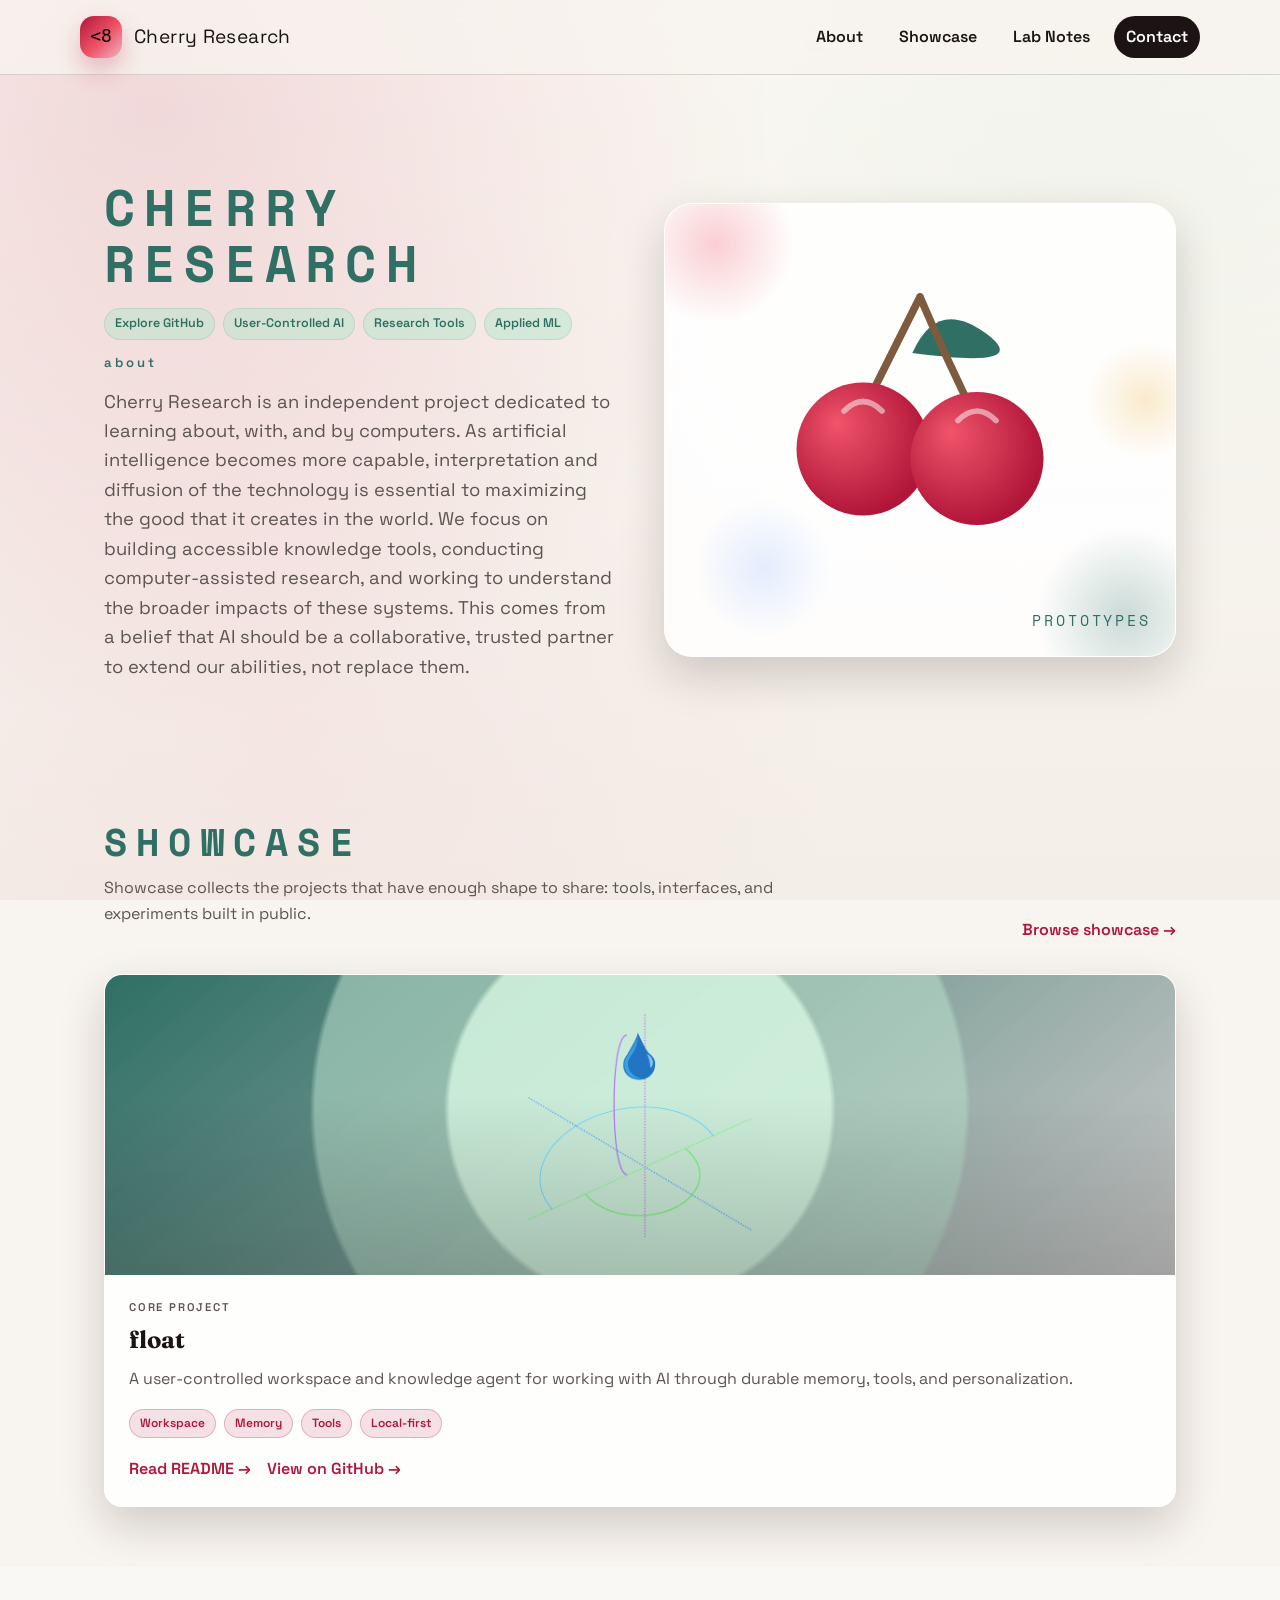
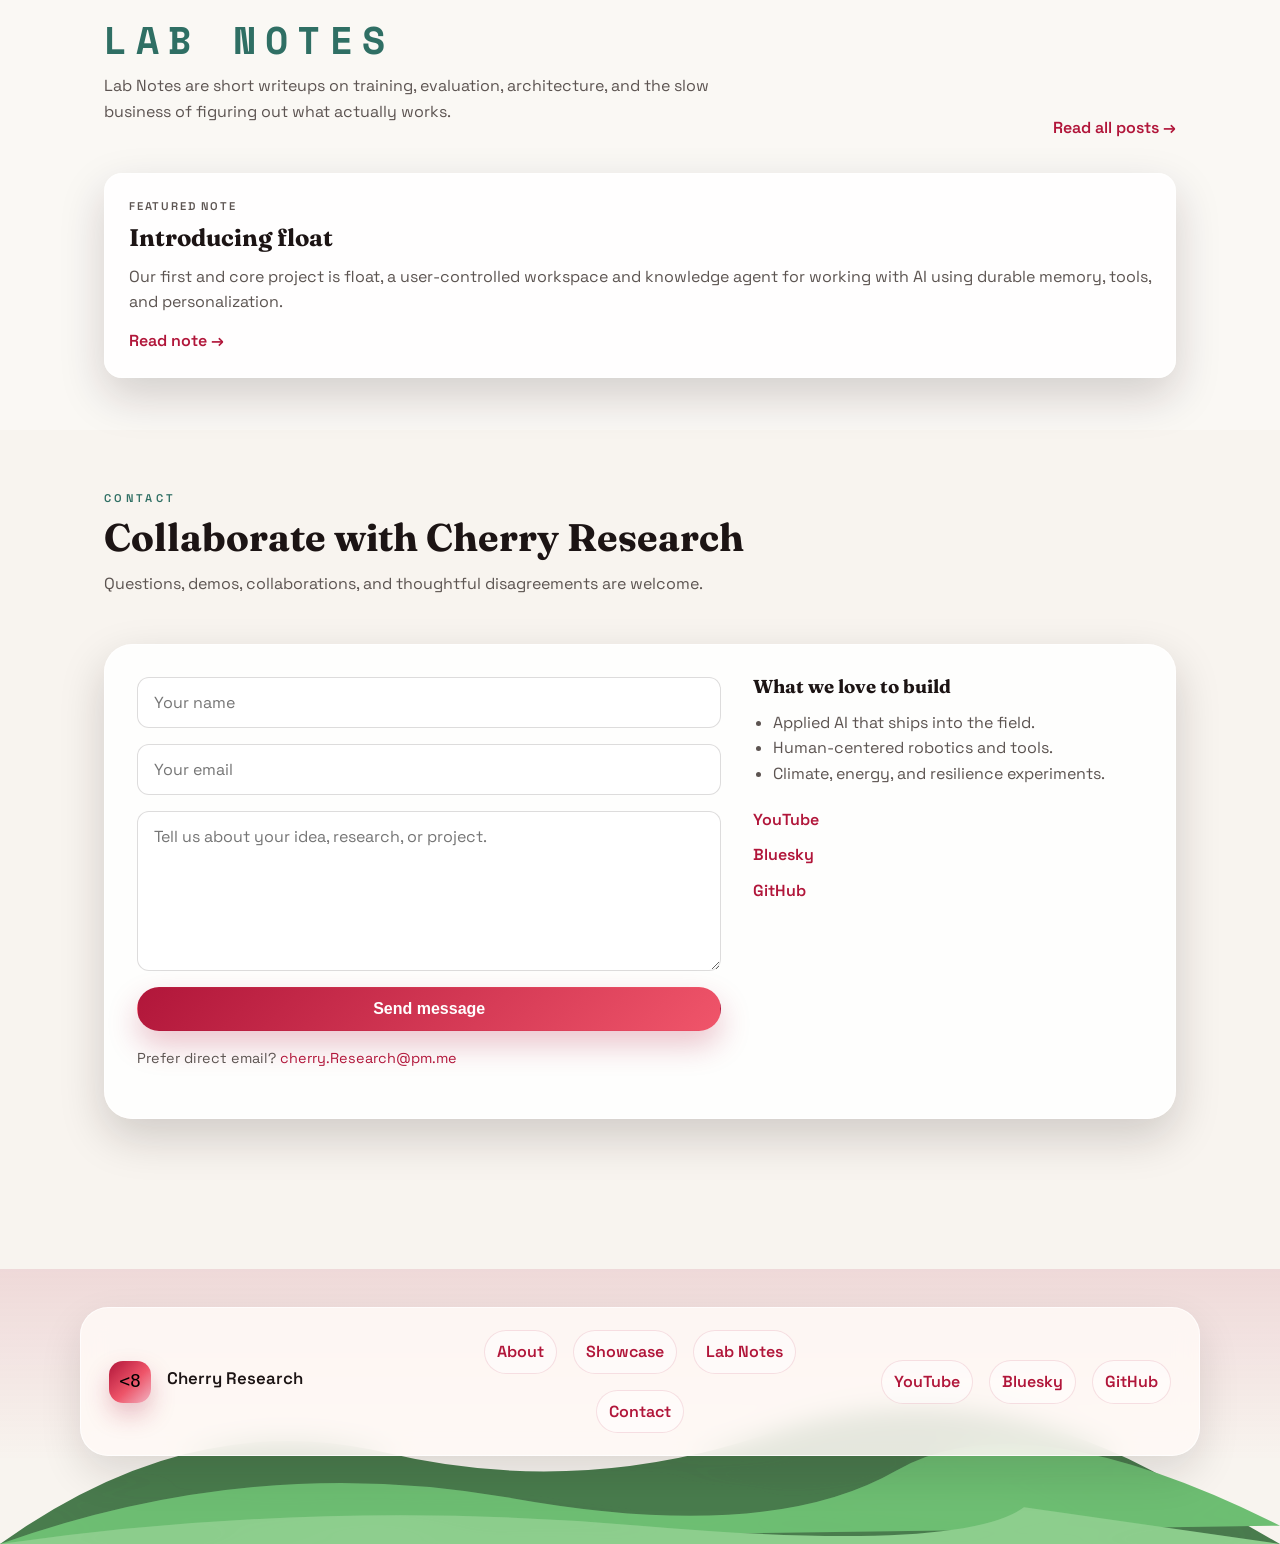
==== home.html @ 6a0a13cc "Publish Cherry Research site" ====
﻿<!DOCTYPE html>
<html lang="en">
<head>
  <meta charset="UTF-8">
  <meta name="viewport" content="width=device-width, initial-scale=1.0">
  <meta name="description" content="Cherry Research builds accessible knowledge tools, computer-assisted research workflows, and user-controlled AI systems.">
  <meta name="keywords" content="research, knowledge tools, artificial intelligence, applied ML, Cherry Research">
  <meta name="author" content="Cherry Research">
  <meta property="og:title" content="Cherry Research">
  <meta property="og:description" content="Accessible knowledge tools, computer-assisted research, and user-controlled AI systems.">
  <meta property="og:type" content="website">
  <meta name="theme-color" content="#b1163a">
  <title>Cherry Research</title>
  <link rel="icon" type="image/svg+xml" href="favicon.svg">
  <link rel="preconnect" href="https://fonts.googleapis.com">
  <link rel="preconnect" href="https://fonts.gstatic.com" crossorigin>
  <link href="https://fonts.googleapis.com/css2?family=Fraunces:opsz,wght@9..144,600;9..144,700&family=Space+Grotesk:wght@400;500;600;700&family=Space+Mono:wght@400;600&display=swap" rel="stylesheet">
  <link rel="stylesheet" href="styles.css">
</head>
<body class="page-home">
  <a class="skip-link" href="#main">Skip to content</a>

  <header class="site-header">
    <div class="container">
      <a class="brand" href="home.html" aria-label="Cherry Research home">
        <span class="brand-mark">
          <img src="favicon.svg" alt="" aria-hidden="true">
        </span>
        <span class="brand-text">
          <span class="brand-title">Cherry Research</span>
        </span>
      </a>
      <nav class="site-nav" aria-label="Primary">
        <a href="#about">About</a>
        <a href="showcase.html">Showcase</a>
        <a href="lab-notes.html">Lab Notes</a>
        <a href="#contact" class="nav-cta">Contact</a>
      </nav>
    </div>
  </header>

  <main id="main">
    <section class="hero" id="about">
      <div class="container hero-grid">
        <div class="hero-content">
          <h1 class="hero-title terminal-heading">CHERRY RESEARCH</h1>
          <div class="hero-pills" aria-label="Cherry Research focus areas">
            <a class="hero-badge hero-badge-link" href="https://github.com/CherryResearch" target="_blank" rel="noopener noreferrer">Explore GitHub</a>
            <span class="hero-badge">User-Controlled AI</span>
            <span class="hero-badge">Research Tools</span>
            <span class="hero-badge">Applied ML</span>
          </div>
          <p class="hero-subtitle">about</p>
          <p class="hero-lede">Cherry Research is an independent project dedicated to learning about, with, and by computers. As artificial intelligence becomes more capable, interpretation and diffusion of the technology is essential to maximizing the good that it creates in the world. We focus on building accessible knowledge tools, conducting computer-assisted research, and working to understand the broader impacts of these systems. This comes from a belief that AI should be a collaborative, trusted partner to extend our abilities, not replace them.</p>
        </div>
        <div class="hero-aside">
          <a class="hero-art hero-art-link" href="showcase.html" aria-label="Prototype Lab, explore the showcase">
            <div class="hero-orb orb-1"></div>
            <div class="hero-orb orb-2"></div>
            <div class="hero-orb orb-3"></div>
            <div class="hero-orb orb-4"></div>
            <svg class="cherry-svg" viewBox="0 0 200 200" xmlns="http://www.w3.org/2000/svg" aria-hidden="true">
              <defs>
                <radialGradient id="cherryGradient" cx="40%" cy="40%" r="60%" fx="30%" fy="30%">
                  <stop offset="0%" style="stop-color:#f0556a; stop-opacity:1" />
                  <stop offset="100%" style="stop-color:#b1163a; stop-opacity:1" />
                </radialGradient>
              </defs>
              <g id="cherry-group">
                <path id="leaf" d="M 100 30 Q 120 5, 140 30 T 100 30" fill="#2f6f64" transform="rotate(-15 100 30)" />
                <path id="stems" d="M 100 30 Q 85 60 70 90 M 100 30 Q 115 65 130 95" stroke="#7e5b3f" stroke-width="4" fill="none" stroke-linecap="round"/>
                <g id="left-cherry">
                  <circle cx="70" cy="110" r="35" fill="url(#cherryGradient)"/>
                  <path d="M 60 90 Q 70 80 80 90" stroke="rgba(255, 255, 255, 0.5)" stroke-width="3" fill="none" stroke-linecap="round"/>
                </g>
                <g id="right-cherry">
                  <circle cx="130" cy="115" r="35" fill="url(#cherryGradient)"/>
                  <path d="M 120 95 Q 130 85 140 95" stroke="rgba(255, 255, 255, 0.5)" stroke-width="3" fill="none" stroke-linecap="round"/>
                </g>
              </g>
            </svg>
            <div class="hero-caption">
              <span class="hero-caption-title">PROTOTYPES</span>
            </div>
          </a>
        </div>
      </div>
    </section>

    <section class="section reveal" id="showcase-preview">
      <div class="container">
        <div class="section-header">
          <div>
            <h2 class="section-title section-title-caps">SHOWCASE</h2>
            <p class="section-subtitle">Showcase collects the projects that have enough shape to share: tools, interfaces, and experiments built in public.</p>
          </div>
          <a class="text-link" href="showcase.html">Browse showcase &rarr;</a>
        </div>
        <div class="project-grid">
          <article class="card project-card" style="--card-accent: var(--accent-2);">
            <a class="card-media-link" href="project.html?id=float" aria-label="Read the float showcase entry">
              <div class="project-media project-media-contain">
                <img src="images/float-logo.png?v=transparent" alt="float logo" loading="lazy">
                <div class="media-fallback" aria-hidden="true">FL</div>
              </div>
            </a>
            <div class="project-content">
              <p class="card-kicker">Core project</p>
              <h3>float</h3>
              <p>A user-controlled workspace and knowledge agent for working with AI through durable memory, tools, and personalization.</p>
              <div class="tag-container">
                <span class="tag">Workspace</span>
                <span class="tag">Memory</span>
                <span class="tag">Tools</span>
                <span class="tag">Local-first</span>
              </div>
              <div class="card-actions">
                <a href="project.html?id=float" class="text-link">Read README &rarr;</a>
                <a href="https://github.com/CherryResearch/float" class="text-link" target="_blank" rel="noopener noreferrer">View on GitHub &rarr;</a>
              </div>
            </div>
          </article>
        </div>
      </div>
    </section>

    <section class="section section-alt reveal" id="blog">
      <div class="container">
        <div class="section-header">
          <div>
            <h2 class="section-title section-title-caps">LAB NOTES</h2>
            <p class="section-subtitle">Lab Notes are short writeups on training, evaluation, architecture, and the slow business of figuring out what actually works.</p>
          </div>
          <a class="text-link" href="lab-notes.html">Read all posts &rarr;</a>
        </div>
        <div class="blog-preview">
          <article class="card note-card">
            <div class="note-card-body">
              <p class="card-kicker">Featured note</p>
              <h3>Introducing float</h3>
              <div class="post-summary">
                <p>Our first and core project is float, a user-controlled workspace and knowledge agent for working with AI using durable memory, tools, and personalization.</p>
              </div>
              <a href="post.html?post=introducing-float" class="text-link">Read note &rarr;</a>
            </div>
          </article>
        </div>
      </div>
    </section>

    <section class="section reveal" id="contact">
      <div class="container">
        <div class="section-header">
          <div>
            <p class="section-kicker">Contact</p>
            <h2 class="section-title">Collaborate with Cherry Research</h2>
            <p class="section-subtitle">Questions, demos, collaborations, and thoughtful disagreements are welcome.</p>
          </div>
        </div>
        <div class="contact-card">
          <form class="contact-form" action="mailto:cherry.Research@pm.me" method="POST" enctype="text/plain">
            <label class="sr-only" for="name">Name</label>
            <input id="name" name="name" type="text" placeholder="Your name" required>
            <label class="sr-only" for="email">Email</label>
            <input id="email" name="_replyto" type="email" placeholder="Your email" required>
            <label class="sr-only" for="message">Message</label>
            <textarea id="message" name="message" placeholder="Tell us about your idea, research, or project." required></textarea>
            <button type="submit" class="btn btn-primary">Send message</button>
            <p class="form-note">Prefer direct email? <a href="mailto:cherry.Research@pm.me">cherry.Research@pm.me</a></p>
          </form>
          <div class="contact-aside">
            <h3>What we love to build</h3>
            <ul>
              <li>Applied AI that ships into the field.</li>
              <li>Human-centered robotics and tools.</li>
              <li>Climate, energy, and resilience experiments.</li>
            </ul>
            <div class="contact-links">
              <a href="https://www.youtube.com/@CherryResearch" target="_blank" rel="noopener noreferrer">YouTube</a>
              <a href="https://bsky.app/profile/cherryresearch.bsky.social" target="_blank" rel="noopener noreferrer">Bluesky</a>
              <a href="https://github.com/CherryResearch" target="_blank" rel="noopener noreferrer">GitHub</a>
            </div>
          </div>
        </div>
      </div>
    </section>
  </main>

  <footer class="site-footer">
    <div class="container footer-content">
      <div class="footer-brand">
        <span class="brand-mark">
          <img src="favicon.svg" alt="" aria-hidden="true">
        </span>
        <div>
          <p class="footer-title">Cherry Research</p>
        </div>
      </div>
      <div class="footer-links">
        <a href="#about">About</a>
        <a href="showcase.html">Showcase</a>
        <a href="lab-notes.html">Lab Notes</a>
        <a href="#contact">Contact</a>
      </div>
      <div class="footer-links footer-social">
        <a href="https://www.youtube.com/@CherryResearch" target="_blank" rel="noopener noreferrer">YouTube</a>
        <a href="https://bsky.app/profile/cherryresearch.bsky.social" target="_blank" rel="noopener noreferrer">Bluesky</a>
        <a href="https://github.com/CherryResearch" target="_blank" rel="noopener noreferrer">GitHub</a>
      </div>
    </div>
  </footer>

  <script>
    const yearEl = document.getElementById('year');
    if (yearEl) {
      yearEl.textContent = new Date().getFullYear();
    }

    const revealObserver = new IntersectionObserver((entries) => {
      entries.forEach(entry => {
        if (entry.isIntersecting) {
          entry.target.classList.add('is-visible');
        }
      });
    }, { threshold: 0.12 });

    document.querySelectorAll('.reveal').forEach(section => revealObserver.observe(section));

  </script>
</body>
</html>
---- styles.css ----
﻿:root {
  --bg: #f8f4ef;
  --bg-strong: #f1ebe3;
  --ink: #1c1414;
  --muted: #5c5451;
  --accent: #b1163a;
  --accent-bright: #f0556a;
  --accent-2: #2f6f64;
  --accent-3: #f3b6c5;
  --highlight-pink: rgba(243, 182, 197, 0.22);
  --highlight-green: rgba(203, 231, 215, 0.22);
  --surface: rgba(255, 255, 255, 0.86);
  --surface-solid: #ffffff;
  --line: rgba(28, 20, 20, 0.15);
  --shadow: 0 18px 45px rgba(30, 15, 15, 0.18);
  --radius-lg: 28px;
  --radius-md: 18px;
  --radius-sm: 10px;
  --container: 1120px;
  --font-body: 'Space Grotesk', sans-serif;
  --font-display: 'Fraunces', serif;
}

*,
*::before,
*::after {
  box-sizing: border-box;
}

html {
  scroll-behavior: smooth;
}

body {
  margin: 0;
  padding: 0;
  font-family: var(--font-body);
  color: var(--ink);
  background-color: var(--bg);
  line-height: 1.6;
  min-height: 100%;
  position: relative;
  display: flex;
  flex-direction: column;
}

body::before {
  content: '';
  position: fixed;
  inset: 0;
  background-image:
    radial-gradient(circle at 12% 12%, rgba(177, 22, 58, 0.16), transparent 45%),
    radial-gradient(circle at 86% 8%, var(--highlight-green), transparent 40%),
    radial-gradient(circle at 22% 80%, var(--highlight-pink), transparent 45%),
    linear-gradient(180deg, #fdf9f5 0%, #f3ede6 100%),
    repeating-linear-gradient(135deg, rgba(255, 255, 255, 0.5) 0 2px, transparent 2px 8px);
  opacity: 0.85;
  z-index: -1;
  pointer-events: none;
}

img {
  max-width: 100%;
  display: block;
}

a {
  color: var(--accent);
  text-decoration: none;
  transition: color 0.2s ease;
}

a:hover {
  color: var(--accent-bright);
}

p {
  margin: 0 0 1rem 0;
}

h1,
h2,
h3,
h4 {
  font-family: var(--font-display);
  margin: 0 0 1rem 0;
  line-height: 1.1;
}

main {
  display: block;
  flex: 1 0 auto;
}

.container {
  max-width: var(--container);
  margin: 0 auto;
  padding: 0 24px;
}

.skip-link {
  position: absolute;
  left: -999px;
  top: 16px;
  background: var(--accent);
  color: #ffffff;
  padding: 8px 14px;
  border-radius: 999px;
  z-index: 100;
  font-weight: 600;
}

.skip-link:focus {
  left: 16px;
}

.site-header {
  position: sticky;
  top: 0;
  z-index: 50;
  backdrop-filter: blur(16px);
  background: rgba(248, 244, 239, 0.78);
  border-bottom: 1px solid var(--line);
}

.site-header .container {
  display: flex;
  align-items: center;
  justify-content: space-between;
  padding: 16px 0;
  gap: 20px;
}

.brand {
  display: flex;
  align-items: center;
  gap: 12px;
  color: var(--ink);
  text-decoration: none;
}

.brand-mark {
  width: 42px;
  height: 42px;
  border-radius: 14px;
  background: linear-gradient(135deg, var(--accent), var(--accent-bright) 55%, var(--accent-3));
  display: flex;
  align-items: center;
  justify-content: center;
  box-shadow: 0 12px 24px rgba(177, 22, 58, 0.25);
}

.brand-mark img {
  width: 24px;
  height: 24px;
  filter: drop-shadow(0 6px 12px rgba(0, 0, 0, 0.2));
}

.brand-text {
  display: flex;
  flex-direction: column;
  line-height: 1;
}

.brand-title {
  font-size: 1.2rem;
  letter-spacing: 0.02em;
}

.brand-subtitle {
  font-size: 0.7rem;
  letter-spacing: 0.22em;
  text-transform: uppercase;
  color: var(--muted);
  margin-top: 4px;
}

.site-nav {
  display: flex;
  align-items: center;
  gap: 12px;
  flex-wrap: wrap;
}

.site-nav a {
  color: var(--ink);
  font-weight: 600;
  padding: 8px 12px;
  border-radius: 999px;
  transition: background 0.2s ease, color 0.2s ease, transform 0.2s ease;
}

.site-nav a:hover {
  background: rgba(177, 22, 58, 0.12);
  color: var(--accent);
  transform: translateY(-1px);
}

.site-nav a[aria-current='page'] {
  background: rgba(177, 22, 58, 0.16);
  color: var(--accent);
}

.site-nav .nav-cta {
  background: var(--ink);
  color: #ffffff;
}

.site-nav .nav-cta:hover {
  background: var(--accent);
  color: #ffffff;
}

.btn {
  display: inline-flex;
  align-items: center;
  justify-content: center;
  gap: 10px;
  padding: 12px 22px;
  border-radius: 999px;
  border: 1px solid transparent;
  font-weight: 600;
  font-size: 1rem;
  cursor: pointer;
  transition: transform 0.2s ease, box-shadow 0.2s ease, background 0.2s ease;
  text-decoration: none;
}

.btn-primary {
  background: linear-gradient(135deg, var(--accent), var(--accent-bright));
  color: #ffffff;
  box-shadow: 0 14px 30px rgba(177, 22, 58, 0.25);
}

.btn-primary:hover {
  transform: translateY(-2px);
  box-shadow: 0 18px 40px rgba(177, 22, 58, 0.3);
}

.btn-ghost {
  background: rgba(255, 255, 255, 0.7);
  color: var(--ink);
  border: 1px solid var(--line);
}

.btn-ghost:hover {
  transform: translateY(-2px);
  box-shadow: 0 12px 25px rgba(0, 0, 0, 0.12);
}

.text-link {
  font-weight: 600;
  color: var(--accent);
  display: inline-flex;
  align-items: center;
  gap: 6px;
}

.hero {
  padding: 96px 0 78px;
  position: relative;
  overflow: hidden;
}

.hero-grid {
  display: grid;
  grid-template-columns: repeat(2, minmax(0, 1fr));
  gap: 48px;
  align-items: center;
}

.hero-kicker {
  text-transform: uppercase;
  letter-spacing: 0.32em;
  font-size: 0.72rem;
  color: var(--accent-2);
  font-weight: 600;
}

.terminal-kicker {
  color: var(--accent-2);
  font-family: 'Space Mono', monospace;
  letter-spacing: 0.32em;
  text-transform: uppercase;
  font-weight: 600;
}

.terminal-heading {
  color: var(--accent-2);
  font-family: 'Space Mono', monospace;
  letter-spacing: 0.18em;
  text-transform: uppercase;
  font-weight: 600;
}

.hero-title {
  font-size: clamp(2.5rem, 5vw, 4.4rem);
  margin: 16px 0;
}

.hero-title.terminal-heading {
  font-size: clamp(2.2rem, 4vw, 3.4rem);
}

.hero-subtitle {
  margin: 0 0 14px;
  color: var(--accent-2);
  font-family: var(--font-mono);
  font-size: 0.82rem;
  font-weight: 600;
  letter-spacing: 0.22em;
}

.hero-lede {
  font-size: 1.15rem;
  color: var(--muted);
  max-width: 32rem;
}

.hero-pills {
  display: flex;
  flex-wrap: wrap;
  gap: 8px;
  margin: 0 0 12px;
}

.hero-badge {
  display: inline-flex;
  align-items: center;
  padding: 5px 10px;
  border-radius: 999px;
  background: rgba(177, 230, 200, 0.48);
  border: 1px solid rgba(47, 111, 100, 0.12);
  color: var(--accent-2);
  font-weight: 600;
  font-size: 0.78rem;
  white-space: nowrap;
}

.hero-badge-link {
  color: var(--accent-2);
  text-decoration: none;
}

.hero-badge-link:hover {
  color: #1e6759;
  background: rgba(196, 244, 215, 0.72);
}

.hero-aside {
  display: flex;
  flex-direction: column;
  gap: 22px;
}

.hero-art {
  position: relative;
  background: var(--surface);
  border-radius: var(--radius-lg);
  padding: 36px;
  border: 1px solid rgba(255, 255, 255, 0.75);
  box-shadow: var(--shadow);
  overflow: hidden;
  display: grid;
  place-items: center;
  min-height: 360px;
}

.hero-art-link {
  color: inherit;
  text-decoration: none;
  cursor: pointer;
}

.hero-art-link:focus {
  outline: 2px solid var(--accent);
  outline-offset: 4px;
}

.hero-orb {
  position: absolute;
  border-radius: 999px;
  filter: blur(0px);
  opacity: 0.35;
}

.orb-1 {
  width: 160px;
  height: 160px;
  top: -40px;
  left: -30px;
  background: radial-gradient(circle, rgba(240, 85, 106, 0.8), transparent 70%);
}

.orb-2 {
  width: 180px;
  height: 180px;
  bottom: -50px;
  right: -40px;
  background: radial-gradient(circle, rgba(47, 111, 100, 0.7), transparent 70%);
}

.orb-3 {
  width: 120px;
  height: 120px;
  top: 30%;
  right: -30px;
  background: radial-gradient(circle, rgba(241, 180, 73, 0.75), transparent 70%);
}

.orb-4 {
  width: 140px;
  height: 140px;
  bottom: 18px;
  left: 28px;
  background: radial-gradient(circle, rgba(88, 144, 255, 0.45), transparent 70%);
}

.hero-caption {
  position: absolute;
  bottom: 24px;
  right: 24px;
  display: flex;
  flex-direction: column;
  gap: 4px;
  text-align: right;
  text-transform: uppercase;
  letter-spacing: 0.18em;
}

.hero-caption-title {
  font-family: 'Space Mono', monospace;
  font-size: 0.95rem;
  color: var(--accent-2);
}

.hero-caption-sub {
  font-size: 0.85rem;
  color: var(--accent-2);
  letter-spacing: 0.12em;
}

.page-home .hero {
  padding: 88px 0 64px;
}

.page-home .section {
  padding: 60px 0;
}

.page-home .section.section-alt {
  padding: 52px 0;
}

.cherry-svg {
  width: min(380px, 90%);
  height: auto;
  animation: float 7s ease-in-out infinite;
}

.cherry-svg #right-cherry {
  transform-origin: 130px 115px;
  animation: cherry-bob 6s ease-in-out infinite;
}

.cherry-svg #leaf {
  transform-origin: 110px 30px;
  animation: leaf-sway 5s ease-in-out infinite;
}


.section {
  padding: 90px 0;
}

.section-alt {
  background: rgba(255, 255, 255, 0.35);
}

.section-header {
  display: flex;
  justify-content: space-between;
  align-items: flex-end;
  gap: 24px;
  margin-bottom: 32px;
}

.section-kicker {
  text-transform: uppercase;
  letter-spacing: 0.3em;
  font-size: 0.7rem;
  color: var(--accent-2);
  font-weight: 600;
  margin-bottom: 8px;
}

.section-title {
  font-size: clamp(1.8rem, 3vw, 2.8rem);
  margin-bottom: 12px;
}

.section-title-caps {
  letter-spacing: 0.24em;
  text-transform: uppercase;
  color: var(--accent-2);
  font-family: 'Space Mono', monospace;
}

.section-subtitle {
  color: var(--muted);
  max-width: 42rem;
}

.reveal {
  opacity: 0;
  transform: translateY(24px);
  transition: opacity 0.6s ease, transform 0.6s ease;
}

.reveal.is-visible {
  opacity: 1;
  transform: translateY(0);
}

.showcase-grid,
.project-grid,
.blog-preview,
#blog-posts-container {
  display: grid;
  gap: 24px;
}

.showcase-grid,
.project-grid {
  grid-template-columns: repeat(auto-fit, minmax(260px, 1fr));
}

.blog-preview,
#blog-posts-container {
  grid-template-columns: repeat(auto-fit, minmax(280px, 1fr));
}

.card {
  background: var(--surface);
  border-radius: var(--radius-md);
  box-shadow: var(--shadow);
  border: 1px solid rgba(255, 255, 255, 0.7);
  overflow: hidden;
  transition: transform 0.2s ease, box-shadow 0.2s ease;
}

.card:hover {
  transform: translateY(-4px);
  box-shadow: 0 20px 45px rgba(25, 15, 15, 0.2);
}

.project-card {
  display: flex;
  flex-direction: column;
}

.card-media-link {
  display: block;
  color: inherit;
  text-decoration: none;
}

.card-media-link:focus {
  outline: 2px solid var(--accent);
  outline-offset: 4px;
}

.project-media {
  position: relative;
  height: 180px;
  background:
    radial-gradient(circle at 50% 45%, rgba(214, 247, 226, 0.88) 0 34%, rgba(183, 220, 201, 0.58) 35% 58%, transparent 59%),
    linear-gradient(140deg, var(--card-accent, var(--accent)) 0%, rgba(0, 0, 0, 0.2) 100%);
  display: flex;
  align-items: center;
  justify-content: center;
  overflow: hidden;
}

.project-media::after {
  content: '';
  position: absolute;
  inset: 0;
  background: linear-gradient(180deg, rgba(0, 0, 0, 0) 40%, rgba(0, 0, 0, 0.2));
  pointer-events: none;
}

.project-media img {
  width: 100%;
  height: 100%;
  object-fit: cover;
}

.project-media.project-media-contain img {
  width: min(72%, 320px);
  height: min(84%, 280px);
  object-fit: contain;
  padding: 14px;
}

.project-card .project-media.project-media-contain {
  height: clamp(210px, 28vw, 300px);
}

.project-media.is-missing img {
  display: none;
}

.media-fallback {
  position: absolute;
  font-size: 2.2rem;
  font-weight: 600;
  color: rgba(255, 255, 255, 0.9);
  letter-spacing: 0.18em;
  text-shadow: 0 10px 20px rgba(0, 0, 0, 0.35);
  opacity: 0;
  transition: opacity 0.3s ease;
}

.project-media.is-missing .media-fallback {
  opacity: 1;
}

.project-content,
.note-card-body {
  padding: 24px;
}

.card-kicker {
  text-transform: uppercase;
  letter-spacing: 0.16em;
  font-size: 0.7rem;
  color: var(--muted);
  font-weight: 600;
  margin-bottom: 10px;
}

.project-content h3,
.note-card-body h3 {
  font-family: var(--font-display);
  font-size: 1.5rem;
  margin-bottom: 12px;
}

.project-content p,
.note-card-body p {
  color: var(--muted);
}

.card-actions {
  display: flex;
  flex-wrap: wrap;
  gap: 16px;
  margin-top: 18px;
}

.tag-container {
  display: flex;
  flex-wrap: wrap;
  gap: 8px;
  margin: 18px 0;
}

.tag {
  background: rgba(177, 22, 58, 0.12);
  color: var(--accent);
  border: 1px solid rgba(177, 22, 58, 0.25);
  padding: 4px 10px;
  border-radius: 999px;
  font-size: 0.75rem;
  font-weight: 600;
}

.note-card .post-summary p {
  margin-bottom: 0.8rem;
}

.contact-card {
  background: var(--surface);
  border-radius: var(--radius-lg);
  padding: 32px;
  display: grid;
  grid-template-columns: minmax(0, 1.2fr) minmax(0, 0.8fr);
  gap: 32px;
  border: 1px solid rgba(255, 255, 255, 0.7);
  box-shadow: var(--shadow);
}

.contact-form {
  display: flex;
  flex-direction: column;
  gap: 16px;
}

.contact-form input,
.contact-form textarea {
  width: 100%;
  padding: 14px 16px;
  border-radius: 12px;
  border: 1px solid var(--line);
  font-family: inherit;
  font-size: 1rem;
  background: rgba(255, 255, 255, 0.9);
}

.contact-form input:focus,
.contact-form textarea:focus {
  outline: none;
  border-color: var(--accent);
  box-shadow: 0 0 0 3px rgba(177, 22, 58, 0.15);
}

.contact-form textarea {
  min-height: 160px;
  resize: vertical;
}

.form-note {
  font-size: 0.9rem;
  color: var(--muted);
}

.contact-aside h3 {
  margin-bottom: 12px;
}

.contact-aside ul {
  padding-left: 1.2rem;
  margin: 0 0 20px 0;
  color: var(--muted);
}

.contact-links {
  display: flex;
  flex-direction: column;
  gap: 10px;
  font-weight: 600;
}

.page-hero {
  padding: 90px 0 40px;
}

.page-title {
  margin-bottom: 16px;
}

.page-lab-notes .page-hero {
  padding: 70px 0 30px;
}

.page-lab-notes .section {
  padding: 50px 0 70px;
}

.page-hero h1 {
  font-size: clamp(2.2rem, 4vw, 3.4rem);
  margin-bottom: 12px;
}

.page-hero p {
  color: var(--muted);
  max-width: 40rem;
}

.blog-container,
.project-detail-container {
  max-width: 960px;
  margin: 0 auto;
  padding: 0 24px 80px;
}

.blog-post {
  background: var(--surface);
  border-radius: var(--radius-md);
  padding: 32px;
  border: 1px solid rgba(255, 255, 255, 0.7);
  box-shadow: var(--shadow);
}

.blog-post h2,
.blog-post h3 {
  margin-top: 2rem;
}

.blog-post ul,
.blog-post ol {
  padding-left: 1.4rem;
}

.blog-post blockquote {
  margin: 1.5rem 0;
  padding: 0.75rem 1rem;
  border-left: 3px solid var(--accent-2);
  background: rgba(47, 111, 100, 0.08);
  color: var(--muted);
}

.blog-post code {
  font-family: 'Courier New', Courier, monospace;
  background: rgba(177, 22, 58, 0.08);
  padding: 2px 6px;
  border-radius: 6px;
}

.blog-post pre {
  background: rgba(28, 20, 20, 0.06);
  padding: 16px;
  border-radius: 12px;
  overflow-x: auto;
}

.blog-post pre code {
  background: transparent;
  padding: 0;
}

.blog-post img {
  border-radius: 16px;
  box-shadow: 0 18px 30px rgba(28, 20, 20, 0.12);
  margin: 1.5rem 0;
}

.blog-post hr {
  border: none;
  border-top: 1px solid rgba(28, 20, 20, 0.15);
  margin: 2rem 0;
}

.post-meta,
.project-meta {
  display: flex;
  flex-wrap: wrap;
  gap: 12px;
  color: var(--muted);
  font-size: 0.9rem;
  margin-top: 12px;
}

.post-meta span + span::before,
.project-meta span + span::before {
  content: '\2022';
  margin-right: 12px;
  color: var(--muted);
}

.project-hero {
  display: grid;
  grid-template-columns: minmax(0, 1fr) minmax(0, 1fr);
  gap: 28px;
  margin-bottom: 32px;
}

.project-summary {
  display: flex;
  flex-direction: column;
  gap: 12px;
  color: var(--muted);
}

.project-body {
  color: var(--ink);
}

.project-body p {
  margin-bottom: 1rem;
}

.read-more {
  font-weight: 600;
  margin-top: 12px;
  display: inline-flex;
  align-items: center;
  gap: 6px;
}

.loading-message,
.error-message {
  padding: 16px 18px;
  background: rgba(255, 255, 255, 0.7);
  border-radius: var(--radius-sm);
  border: 1px dashed var(--line);
  color: var(--muted);
}

.error-message {
  border-color: rgba(177, 22, 58, 0.45);
  color: var(--accent);
}

.pagination {
  display: flex;
  justify-content: center;
  gap: 10px;
  margin-top: 40px;
}

.page-link {
  color: var(--accent);
  text-decoration: none;
  padding: 8px 12px;
  border-radius: 999px;
  transition: background-color 0.2s ease;
}

.page-link:hover {
  background-color: rgba(177, 22, 58, 0.12);
}

.page-link.active {
  background-color: var(--accent);
  color: #ffffff;
}

.site-footer {
  margin-top: 90px;
  padding: 38px 0 88px;
  color: var(--ink);
  background:
    linear-gradient(180deg, rgba(177, 22, 58, 0.12) 0%, rgba(248, 244, 239, 0) 70%),
    url('footer-layered-grass.svg');
  background-size: auto, cover;
  background-position: top center, bottom center;
  background-repeat: no-repeat;
}

.footer-content {
  display: grid;
  grid-template-columns: minmax(180px, 1fr) minmax(220px, 1fr) minmax(220px, 1fr);
  gap: 24px;
  align-items: center;
  padding: 22px 28px;
  border: 1px solid rgba(255, 255, 255, 0.72);
  border-radius: var(--radius-lg);
  background: rgba(255, 250, 246, 0.86);
  box-shadow: 0 18px 42px rgba(28, 20, 20, 0.12);
  backdrop-filter: blur(12px);
}

.footer-brand {
  display: flex;
  align-items: center;
  gap: 16px;
}

.footer-title {
  font-weight: 600;
  margin: 0 0 6px 0;
  font-size: 1.05rem;
}

.footer-subtitle {
  margin: 0;
  color: var(--muted);
}

.footer-links {
  display: flex;
  flex-wrap: wrap;
  gap: 16px;
  width: 100%;
  justify-content: center;
  text-align: center;
}

.footer-links a {
  color: var(--accent);
  font-weight: 600;
  padding: 8px 12px;
  border-radius: 999px;
  background: rgba(255, 255, 255, 0.45);
  border: 1px solid rgba(177, 22, 58, 0.12);
}

.footer-meta {
  margin: 0;
  color: var(--muted);
}

.footer-social {
  justify-content: flex-end;
}

.sr-only {
  position: absolute;
  width: 1px;
  height: 1px;
  padding: 0;
  margin: -1px;
  overflow: hidden;
  clip: rect(0, 0, 0, 0);
  border: 0;
}

@keyframes bounce {
  0%, 100% {
    transform: translateY(0);
  }
  50% {
    transform: translateY(-6px);
  }
}

@keyframes float {
  0%, 100% {
    transform: translateY(0);
  }
  50% {
    transform: translateY(-8px);
  }
}

@keyframes cherry-bob {
  0%, 100% {
    transform: translateY(0) rotate(0deg);
  }
  50% {
    transform: translateY(-4px) rotate(3deg);
  }
}

@keyframes leaf-sway {
  0%, 100% {
    transform: rotate(-15deg);
  }
  50% {
    transform: rotate(-8deg);
  }
}

@media (max-width: 1024px) {
  .hero-grid {
    grid-template-columns: 1fr;
  }

  .hero-aside {
    order: -1;
  }

  .section-header {
    flex-direction: column;
    align-items: flex-start;
  }

  .project-hero {
    grid-template-columns: 1fr;
  }

  .footer-content {
    grid-template-columns: 1fr;
    text-align: center;
  }

  .footer-brand {
    justify-content: center;
  }

  .footer-social {
    justify-content: center;
  }
}

@media (max-width: 768px) {
  .site-header .container {
    flex-direction: column;
    align-items: flex-start;
  }

  .hero {
    padding: 90px 0 80px;
  }

  .contact-card {
    grid-template-columns: 1fr;
  }

  .blog-container,
  .project-detail-container {
    padding: 0 20px 70px;
  }
}

@media (max-width: 600px) {
  .site-nav {
    width: 100%;
    justify-content: flex-start;
  }

  .hero-title {
    font-size: clamp(2.2rem, 8vw, 3.2rem);
  }

  .hero-art {
    padding: 24px;
  }

  .section {
    padding: 70px 0;
  }

  .blog-post {
    padding: 24px;
  }

  .site-footer {
    padding: 32px 0 72px;
  }

  .footer-content {
    padding: 20px;
  }

  .footer-links {
    gap: 10px;
  }
}

@media (prefers-reduced-motion: reduce) {
  html {
    scroll-behavior: auto;
  }

  *,
  *::before,
  *::after {
    animation: none !important;
    transition: none !important;
  }
}
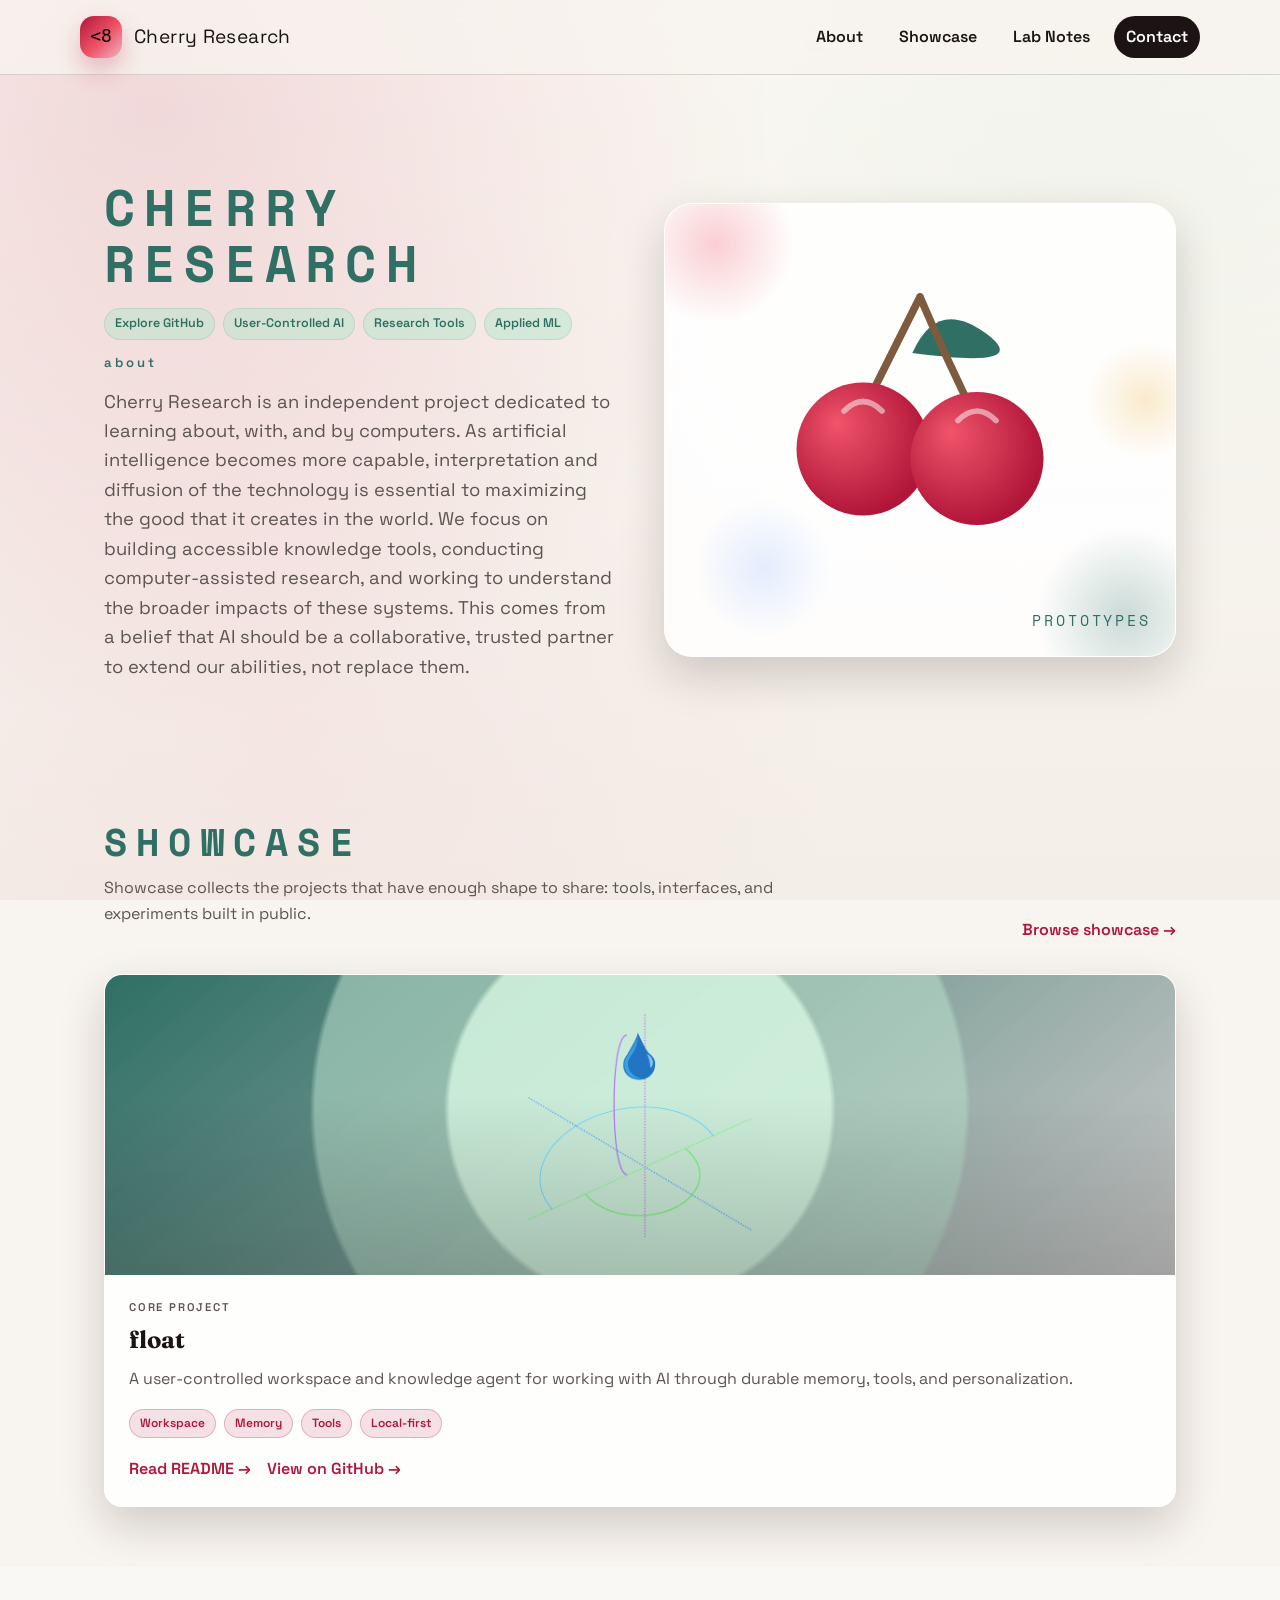
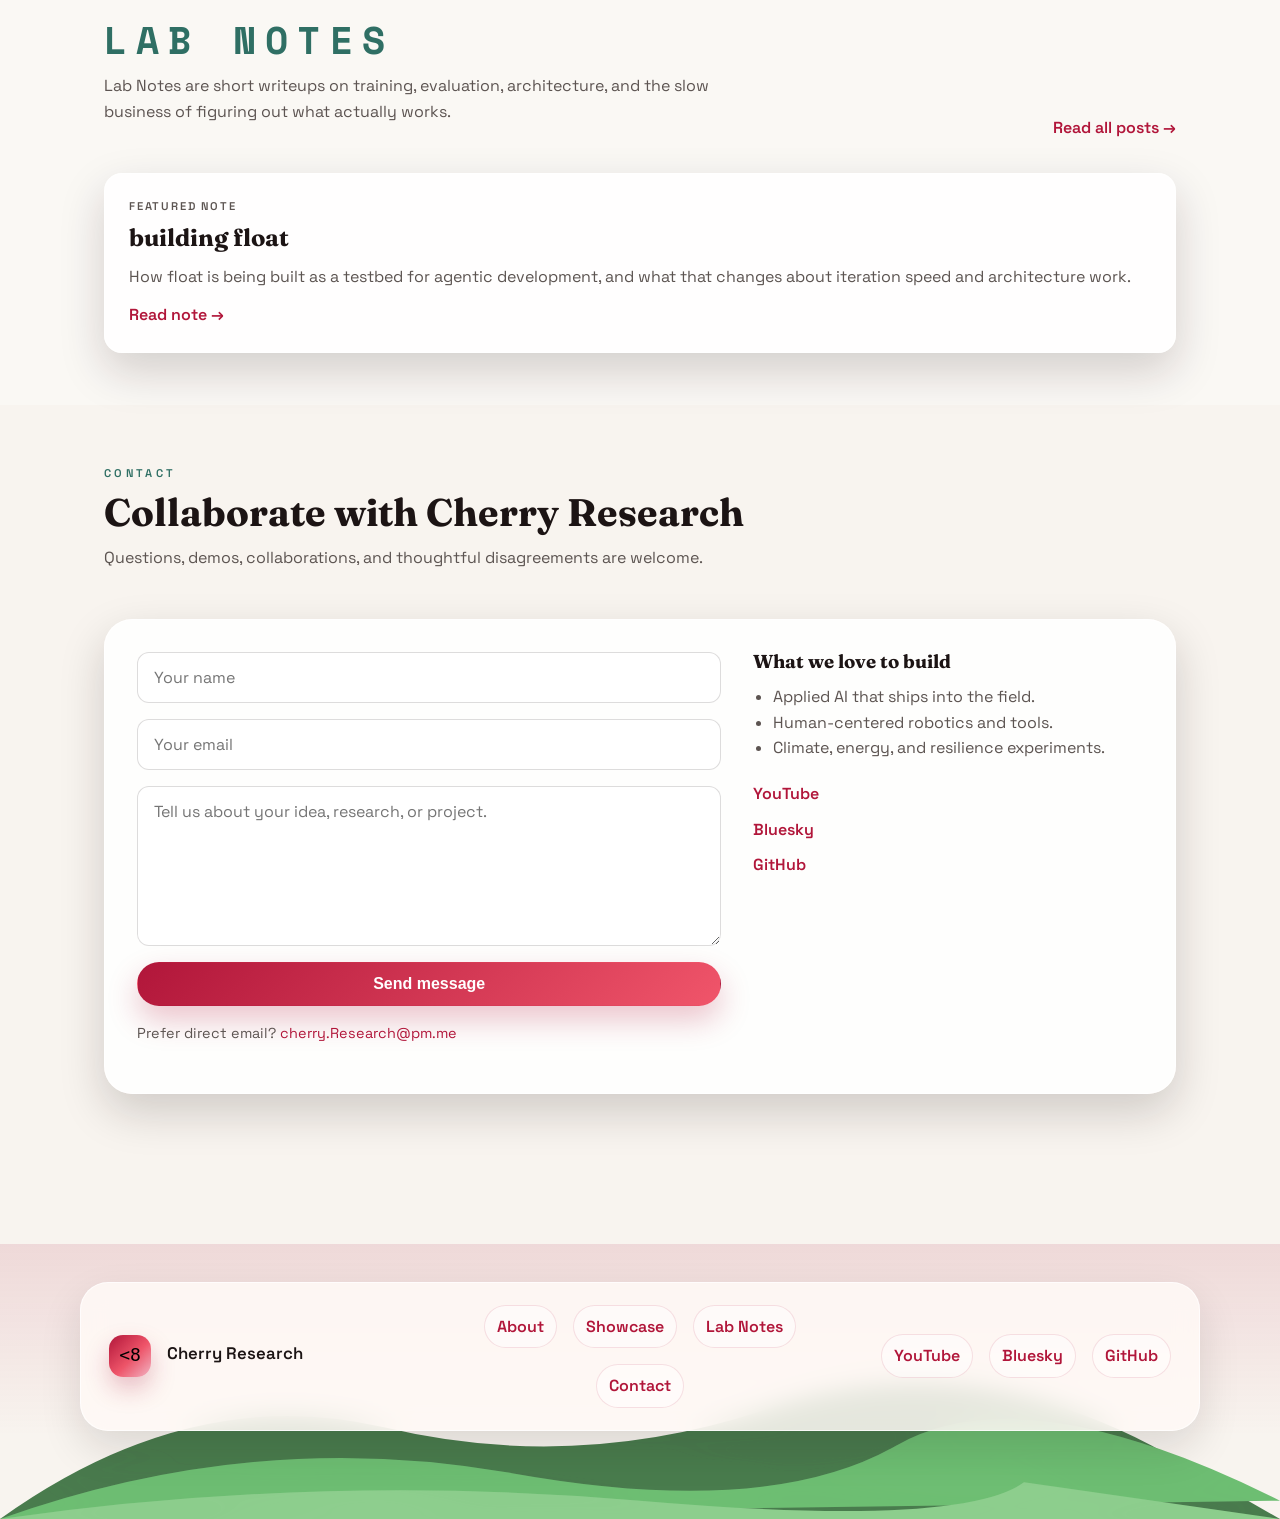
==== commit 06ff0beb: "Add building float lab note" ====
--- a/home.html
+++ b/home.html
@@ -137,11 +137,11 @@
           <article class="card note-card">
             <div class="note-card-body">
               <p class="card-kicker">Featured note</p>
-              <h3>Introducing float</h3>
+              <h3>building float</h3>
               <div class="post-summary">
-                <p>Our first and core project is float, a user-controlled workspace and knowledge agent for working with AI using durable memory, tools, and personalization.</p>
-              </div>
-              <a href="post.html?post=introducing-float" class="text-link">Read note &rarr;</a>
+                <p>How float is being built as a testbed for agentic development, and what that changes about iteration speed and architecture work.</p>
+              </div>
+              <a href="post.html?post=building-float" class="text-link">Read note &rarr;</a>
             </div>
           </article>
         </div>
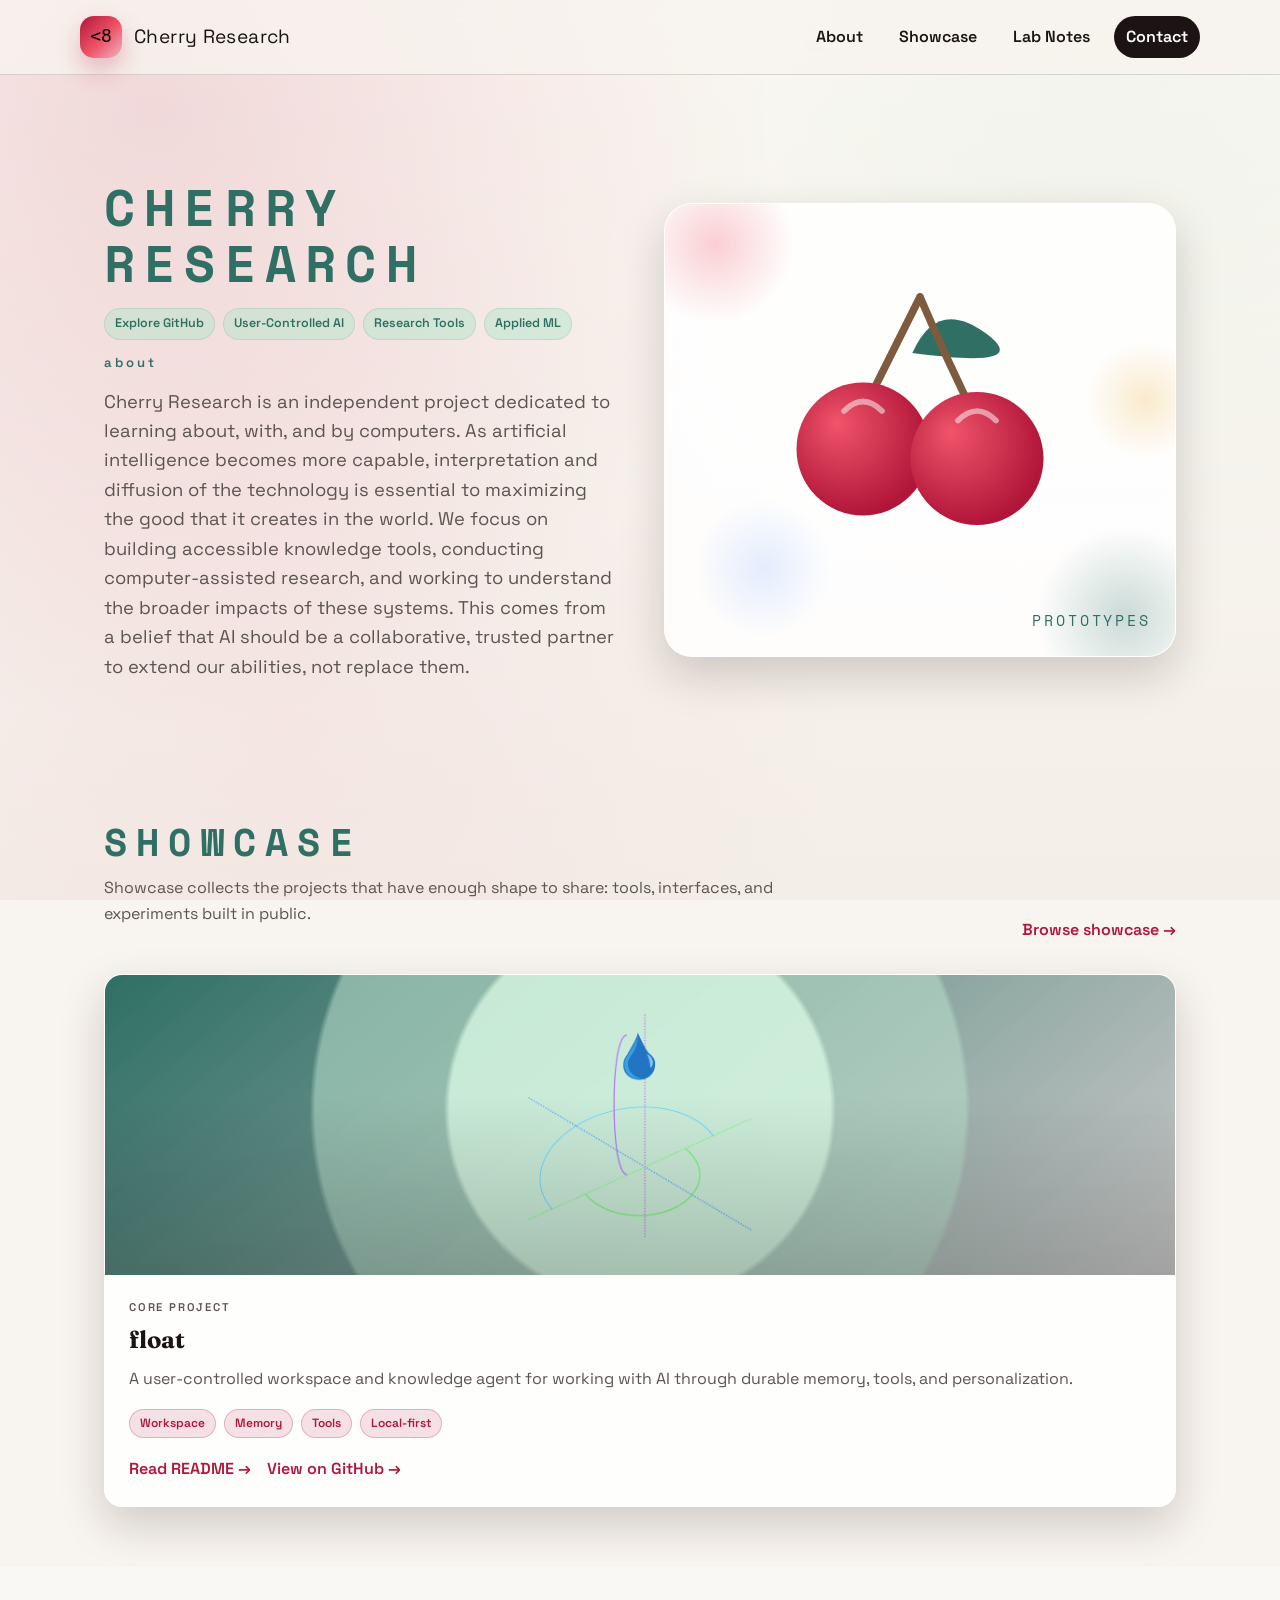
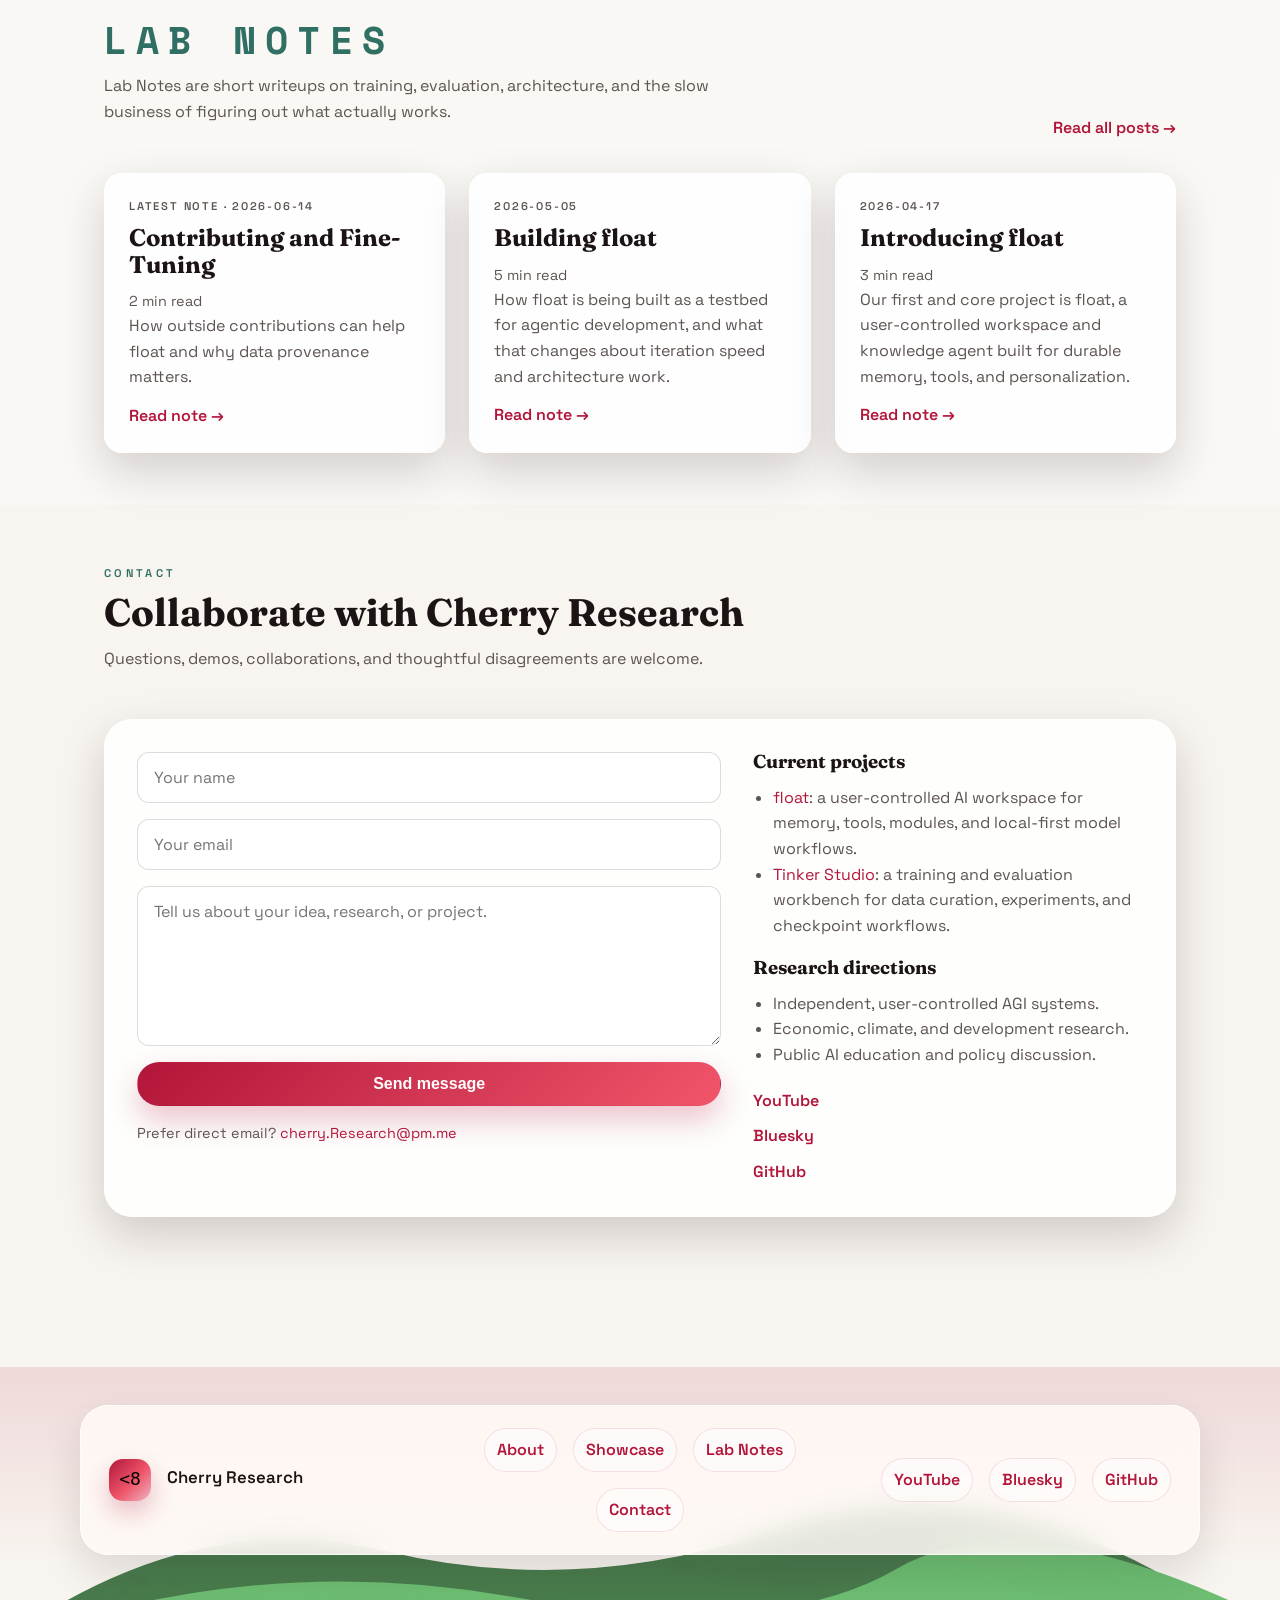
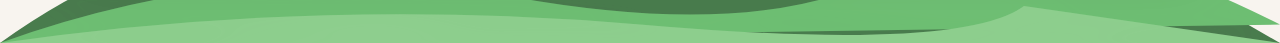
==== commit fd147b43: "Update home research directions and lab notes preview" ====
--- a/home.html
+++ b/home.html
@@ -133,15 +133,35 @@
           </div>
           <a class="text-link" href="lab-notes.html">Read all posts &rarr;</a>
         </div>
-        <div class="blog-preview">
+        <div class="blog-preview" id="latest-notes-container">
           <article class="card note-card">
             <div class="note-card-body">
-              <p class="card-kicker">Featured note</p>
-              <h3>building float</h3>
+              <p class="card-kicker">Latest note</p>
+              <h3>Contributing and Fine-Tuning</h3>
+              <div class="post-summary">
+                <p>How outside contributions can help float and why data provenance matters.</p>
+              </div>
+              <a href="post.html?post=contributing-and-fine-tuning" class="text-link">Read note &rarr;</a>
+            </div>
+          </article>
+          <article class="card note-card">
+            <div class="note-card-body">
+              <p class="card-kicker">2026-05-05</p>
+              <h3>Building float</h3>
               <div class="post-summary">
                 <p>How float is being built as a testbed for agentic development, and what that changes about iteration speed and architecture work.</p>
               </div>
               <a href="post.html?post=building-float" class="text-link">Read note &rarr;</a>
+            </div>
+          </article>
+          <article class="card note-card">
+            <div class="note-card-body">
+              <p class="card-kicker">2026-04-17</p>
+              <h3>Introducing float</h3>
+              <div class="post-summary">
+                <p>Our first and core project is float, a user-controlled workspace and knowledge agent built for durable memory, tools, and personalization.</p>
+              </div>
+              <a href="post.html?post=introducing-float" class="text-link">Read note &rarr;</a>
             </div>
           </article>
         </div>
@@ -169,11 +189,16 @@
             <p class="form-note">Prefer direct email? <a href="mailto:cherry.Research@pm.me">cherry.Research@pm.me</a></p>
           </form>
           <div class="contact-aside">
-            <h3>What we love to build</h3>
+            <h3>Current projects</h3>
             <ul>
-              <li>Applied AI that ships into the field.</li>
-              <li>Human-centered robotics and tools.</li>
-              <li>Climate, energy, and resilience experiments.</li>
+              <li><a href="project.html?id=float">float</a>: a user-controlled AI workspace for memory, tools, modules, and local-first model workflows.</li>
+              <li><a href="https://github.com/CherryResearch/tinker-studio" target="_blank" rel="noopener noreferrer">Tinker Studio</a>: a training and evaluation workbench for data curation, experiments, and checkpoint workflows.</li>
+            </ul>
+            <h3>Research directions</h3>
+            <ul>
+              <li>Independent, user-controlled AGI systems.</li>
+              <li>Economic, climate, and development research.</li>
+              <li>Public AI education and policy discussion.</li>
             </ul>
             <div class="contact-links">
               <a href="https://www.youtube.com/@CherryResearch" target="_blank" rel="noopener noreferrer">YouTube</a>
@@ -211,10 +236,132 @@
   </footer>
 
   <script>
+    const fallbackLatestNotes = [
+      {
+        slug: 'contributing-and-fine-tuning',
+        title: 'Contributing and Fine-Tuning',
+        date: '2026-06-14',
+        readTime: '2 min read',
+        summary: 'How outside contributions can help float and why data provenance matters.'
+      },
+      {
+        slug: 'building-float',
+        title: 'Building float',
+        date: '2026-05-05',
+        readTime: '5 min read',
+        summary: 'How float is being built as a testbed for agentic development, and what that changes about iteration speed and architecture work.'
+      },
+      {
+        slug: 'introducing-float',
+        title: 'Introducing float',
+        date: '2026-04-17',
+        readTime: '3 min read',
+        summary: 'Our first and core project is float, a user-controlled workspace and knowledge agent built for durable memory, tools, and personalization.'
+      }
+    ];
+
     const yearEl = document.getElementById('year');
     if (yearEl) {
       yearEl.textContent = new Date().getFullYear();
     }
+
+    function parseFrontMatter(markdown) {
+      const cleaned = markdown.replace(/^\uFEFF/, '');
+      const fmRegex = /^---\r?\n([\s\S]+?)\r?\n---\r?\n([\s\S]*)$/;
+      const match = fmRegex.exec(cleaned);
+      if (!match) return { metadata: {}, content: markdown };
+      const yaml = match[1].trim();
+      const metadata = {};
+      yaml.split('\n').forEach(line => {
+        const parts = line.split(':');
+        const key = parts.shift();
+        if (!key) return;
+        let value = parts.join(':').trim();
+        if (value.startsWith('[') && value.endsWith(']')) {
+          try {
+            value = JSON.parse(value);
+          } catch (e) {
+            value = [];
+          }
+        } else {
+          value = value.replace(/^"|"$/g, '');
+        }
+        metadata[key.trim()] = value;
+      });
+      return { metadata, content: match[2] };
+    }
+
+    function getDateValue(dateString) {
+      if (!dateString) return 0;
+      const parsed = Date.parse(dateString);
+      return Number.isNaN(parsed) ? 0 : parsed;
+    }
+
+    function escapeHtml(input) {
+      return String(input || '')
+        .replace(/&/g, '&amp;')
+        .replace(/</g, '&lt;')
+        .replace(/>/g, '&gt;')
+        .replace(/"/g, '&quot;')
+        .replace(/'/g, '&#39;');
+    }
+
+    function renderLatestNotes(posts) {
+      const container = document.getElementById('latest-notes-container');
+      if (!container) return;
+
+      const datedPosts = posts
+        .filter(post => getDateValue(post.date) > 0)
+        .sort((a, b) => getDateValue(b.date) - getDateValue(a.date));
+      const latestPosts = (datedPosts.length > 0 ? datedPosts : posts).slice(0, 3);
+
+      container.innerHTML = latestPosts.map((post, index) => {
+        const kicker = index === 0
+          ? `Latest note &middot; ${escapeHtml(post.date || 'Lab entry')}`
+          : escapeHtml(post.date || 'Lab entry');
+        const readTime = post.readTime
+          ? `<div class="post-meta"><span>${escapeHtml(post.readTime)}</span></div>`
+          : '';
+        return `
+          <article class="card note-card">
+            <div class="note-card-body">
+              <p class="card-kicker">${kicker}</p>
+              <h3>${escapeHtml(post.title || 'Untitled Post')}</h3>
+              ${readTime}
+              <div class="post-summary"><p>${escapeHtml(post.summary || '')}</p></div>
+              <a href="post.html?post=${encodeURIComponent(post.slug)}" class="text-link">Read note &rarr;</a>
+            </div>
+          </article>
+        `;
+      }).join('');
+    }
+
+    async function loadLatestNotes() {
+      try {
+        const response = await fetch('posts/index.json');
+        if (!response.ok) {
+          throw new Error('Failed to fetch post index');
+        }
+        const slugs = await response.json();
+        const posts = await Promise.all(
+          slugs.map(async slug => {
+            const res = await fetch(`posts/${slug}.md`);
+            if (!res.ok) {
+              throw new Error(`Failed to fetch ${slug}`);
+            }
+            const raw = await res.text();
+            const { metadata } = parseFrontMatter(raw);
+            return { slug, ...metadata };
+          })
+        );
+        renderLatestNotes(posts);
+      } catch (error) {
+        console.error('Error loading latest notes:', error);
+        renderLatestNotes(fallbackLatestNotes);
+      }
+    }
+
+    loadLatestNotes();
 
     const revealObserver = new IntersectionObserver((entries) => {
       entries.forEach(entry => {
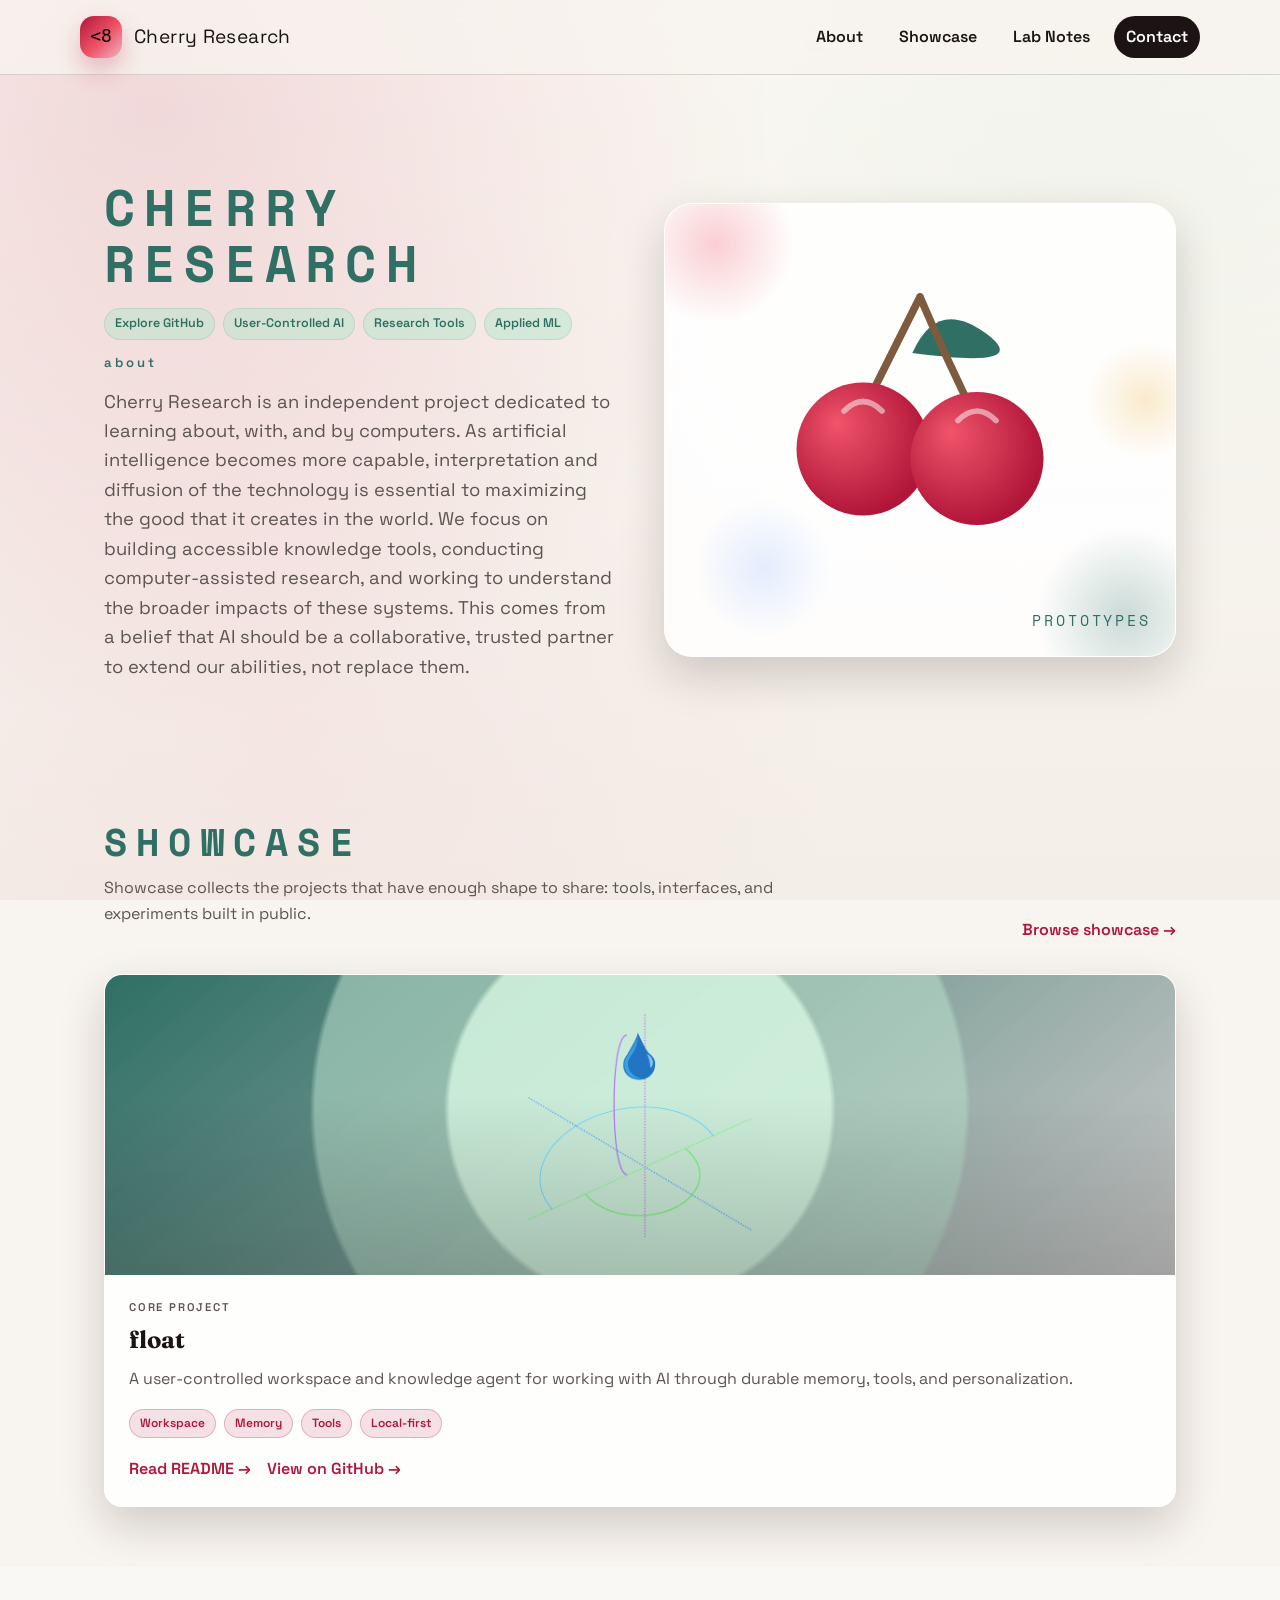
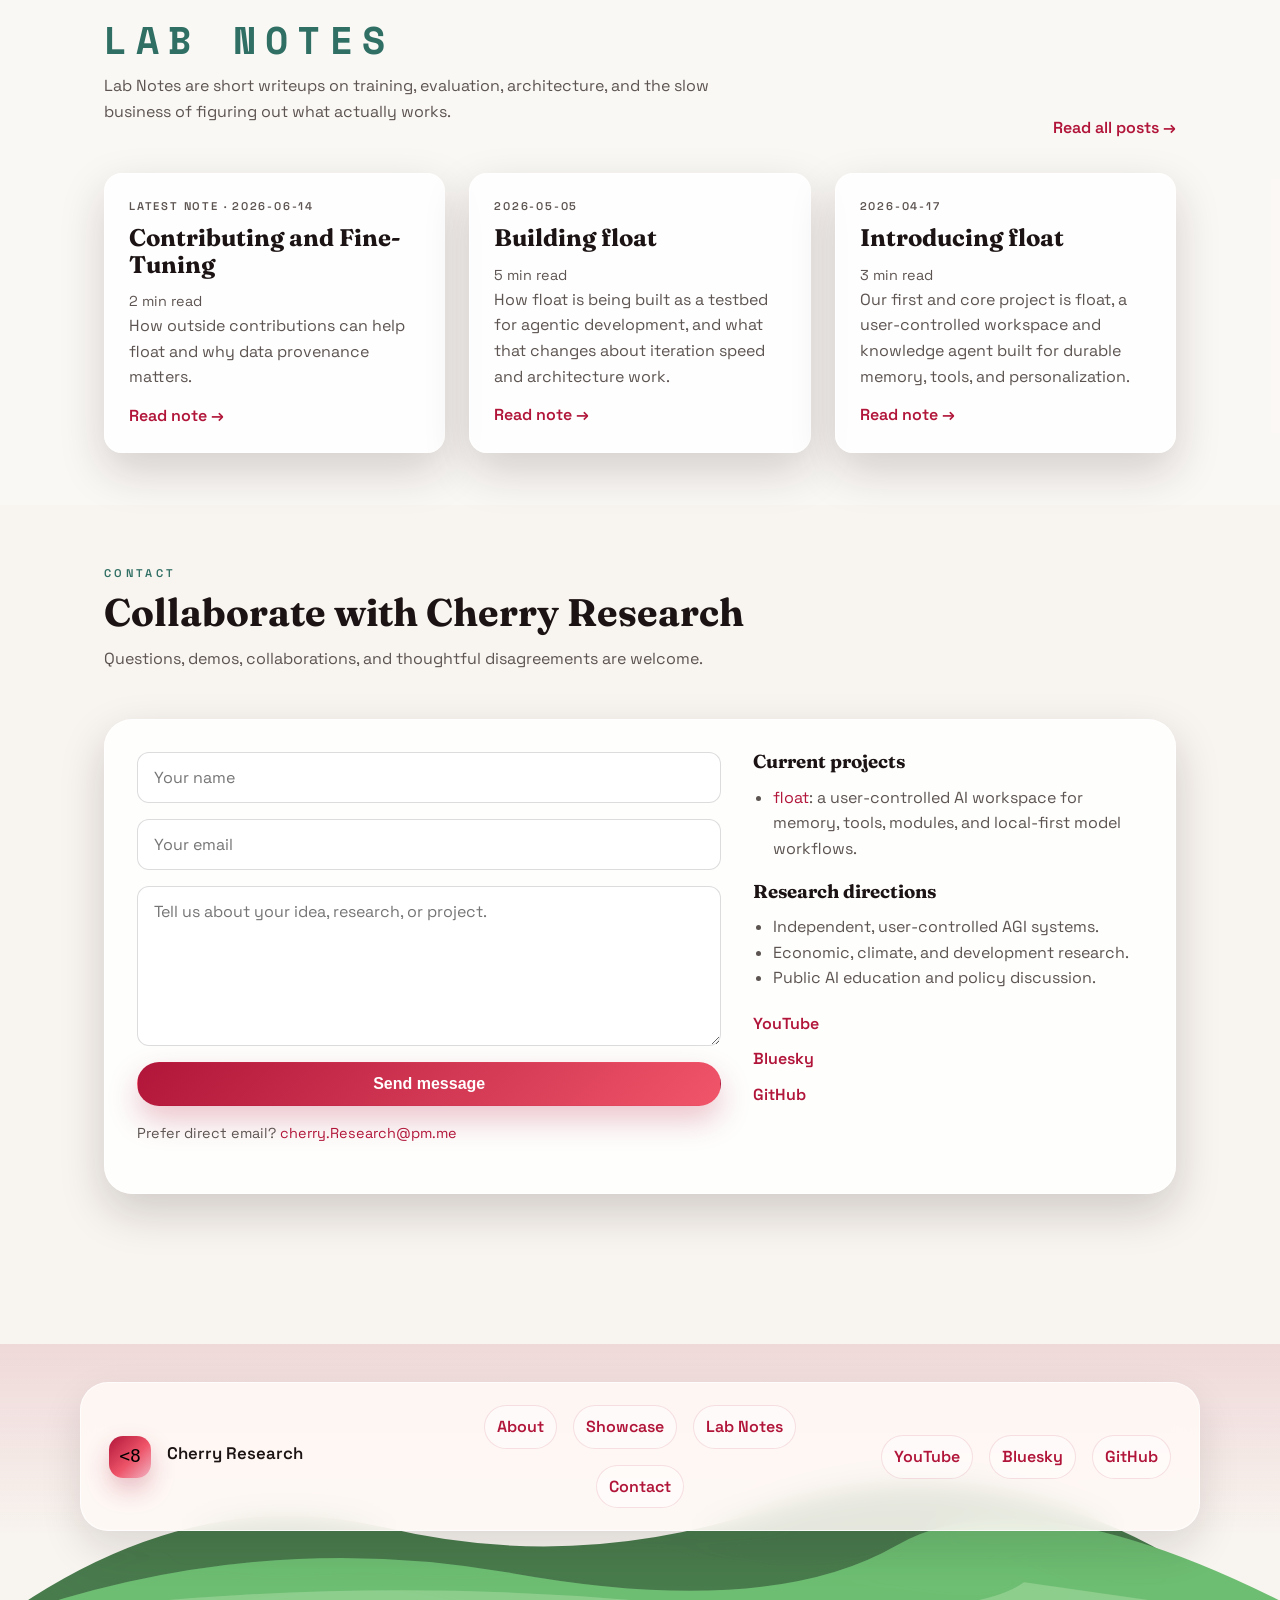
==== commit 80ba4b1f: "Remove Tinker Studio from home projects" ====
--- a/home.html
+++ b/home.html
@@ -192,7 +192,6 @@
             <h3>Current projects</h3>
             <ul>
               <li><a href="project.html?id=float">float</a>: a user-controlled AI workspace for memory, tools, modules, and local-first model workflows.</li>
-              <li><a href="https://github.com/CherryResearch/tinker-studio" target="_blank" rel="noopener noreferrer">Tinker Studio</a>: a training and evaluation workbench for data curation, experiments, and checkpoint workflows.</li>
             </ul>
             <h3>Research directions</h3>
             <ul>
